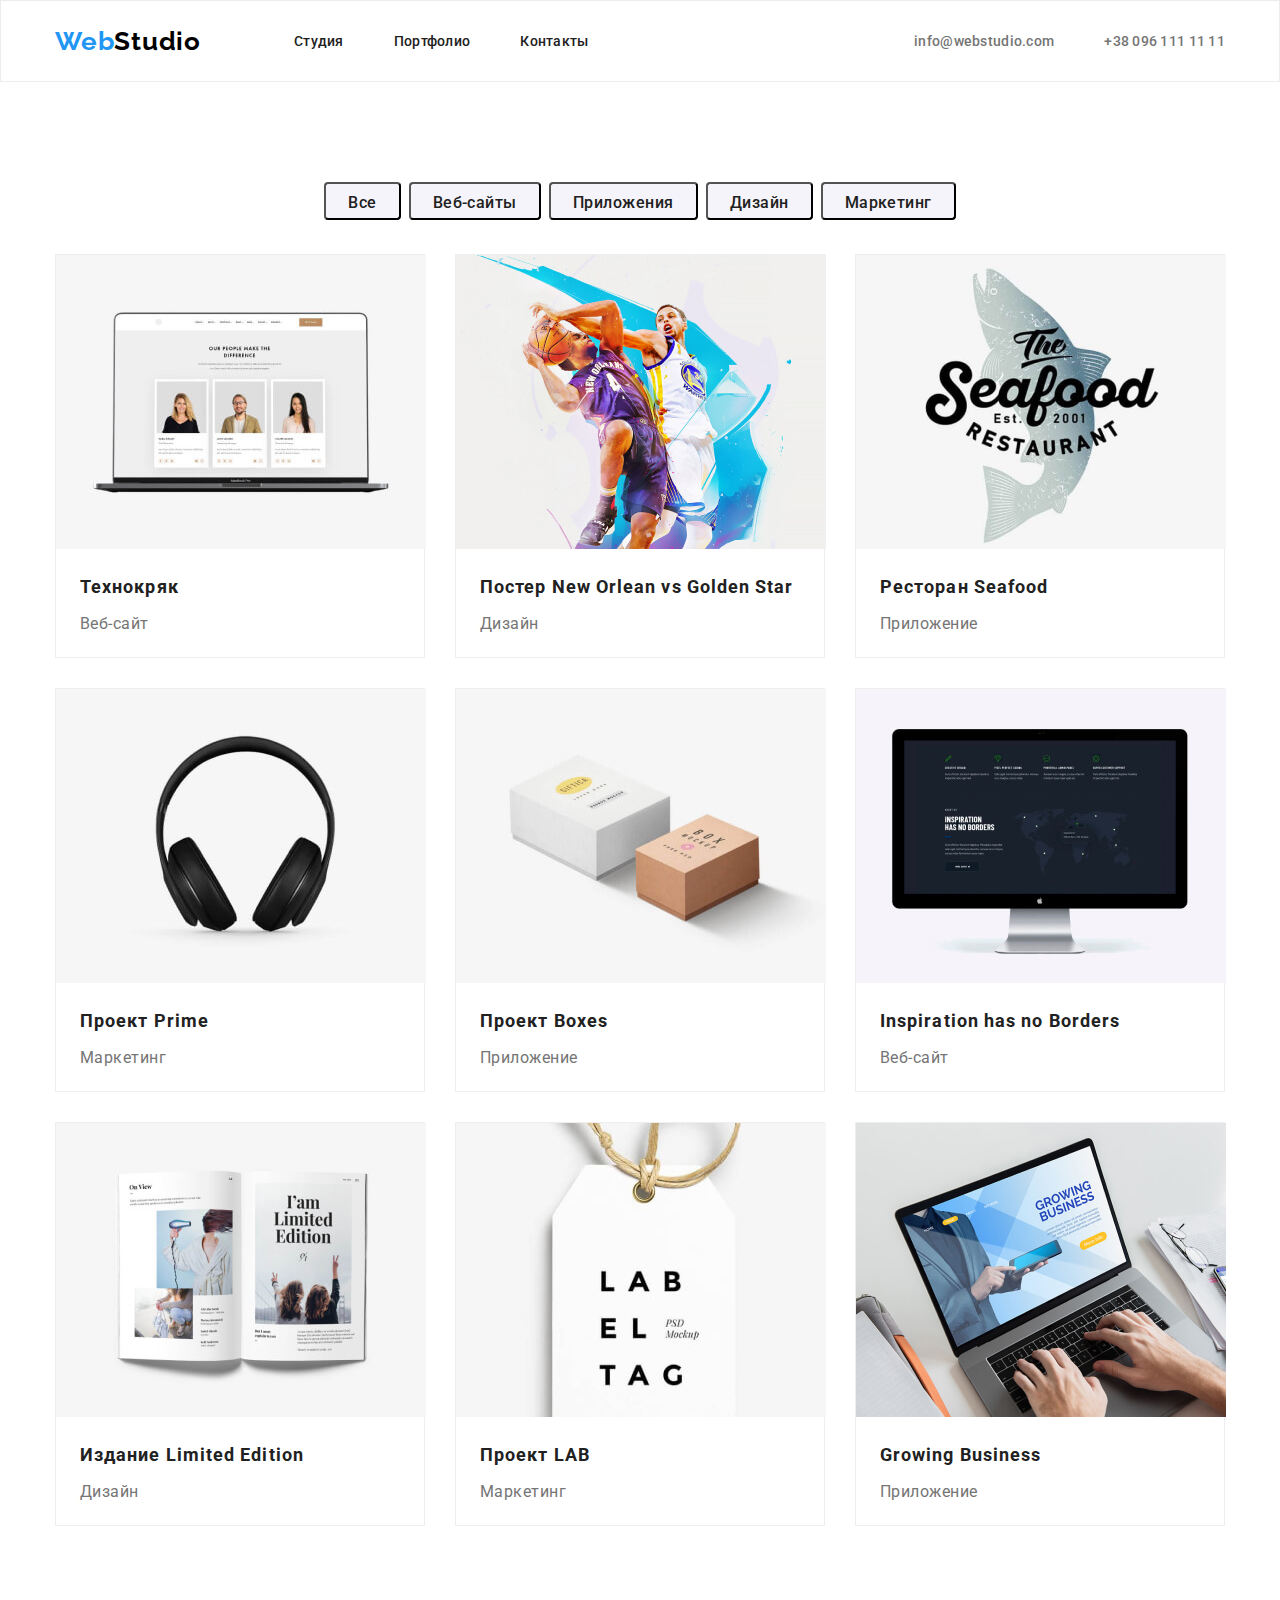
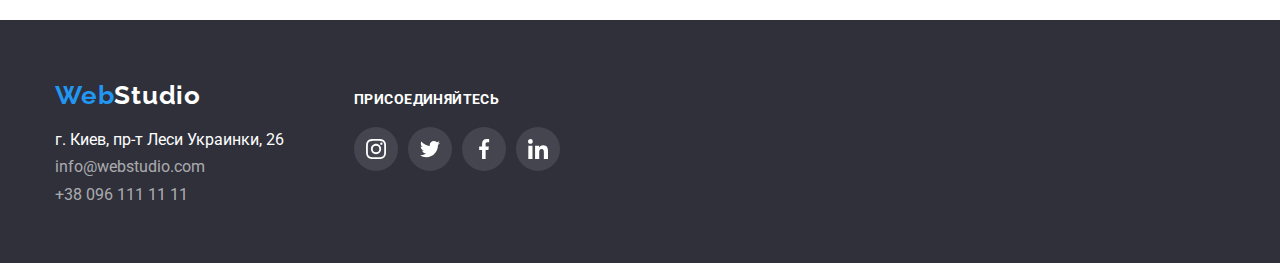
==== portfolio.html @ 327d00b9 "finished main page" ====
<!DOCTYPE html>
<html lang="ru">
  <head>
    <meta charset="UTF-8" />
    <meta name="viewport" content="width=device-width, initial-scale=1.0" />
    <title>Portfolio</title>
    <link
      rel="stylesheet"
      href="https://cdnjs.cloudflare.com/ajax/libs/modern-normalize/1.0.0/modern-normalize.css"
    />
    <link
      href="https://fonts.googleapis.com/css2?family=Raleway:wght@700&family=Roboto:wght@400;500;700;900&display=swap"
      rel="stylesheet"
    />
    <link rel="stylesheet" href="./css/styles.css" />
  </head>
  <body>
    <!--------------Header----------------->
    <header class="header">
      <div class="conteiner">
        <nav class="navigation">
          <a
            class="logo link"
            href="./index.html"
            aria-label="логотип веб студии"
            >Web<span class="logo-light-theme">Studio</span>
          </a>
          <ul class="navigation-list list">
            <li class="navigation-list-item">
              <a class="navigation-list-link link" href="./index.html"
                >Студия</a
              >
            </li>
            <li class="navigation-list-item">
              <a class="navigation-list-link link" href="./portfolio.html"
                >Портфолио</a
              >
            </li>
            <li class="navigation-list-item">
              <a class="navigation-list-link link" href="">Контакты</a>
            </li>
          </ul>
        </nav>
        <address class="address">
          <ul class="address-list list">
            <li class="address-item">
              <a class="address-link link" href="mailto:info@webstudio.com"
                >info@webstudio.com
              </a>
            </li>
            <li class="address-item">
              <a class="address-link link" href="tel:+380961111111"
                >+38 096 111 11 11
              </a>
            </li>
          </ul>
        </address>
      </div>
    </header>

    <main>
      <!------------------Selection button------------------->
      <section class="selection-button">
        <div class="conteiner">
          <ul class="button-list list">
            <li class="button-item">
              <button class="button-link" type="button">Все</button>
            </li>
            <li class="button-item">
              <button class="button-link" type="button">Веб-сайты</button>
            </li>
            <li class="button-item">
              <button class="button-link" type="button">Приложения</button>
            </li>
            <li class="button-item">
              <button class="button-link" type="button">Дизайн</button>
            </li>
            <li class="button-item">
              <button class="button-link" type="button">Маркетинг</button>
            </li>
          </ul>
        </div>
      </section>

      <!----------------portfolio------------------>
      <section class="portfolio">
        <div class="conteiner">
          <ul class="portfolio-list list">
            <li class="portfolio-list-item">
              <img
                src="./images/portfolio/img.jpg"
                alt=""
                width="370"
                height="294"
              />
              <h3 class="portfolio-title">Технокряк</h3>
              <p class="portfolio-subtitle">Веб-сайт</p>
            </li>
            <li class="portfolio-list-item">
              <img
                src="./images/portfolio/img-1.jpg"
                alt=""
                width="370"
                height="294"
              />
              <h3 class="portfolio-title">Постер New Orlean vs Golden Star</h3>
              <p class="portfolio-subtitle">Дизайн</p>
            </li>
            <li class="portfolio-list-item">
              <img
                src="./images/portfolio/img-2.jpg"
                alt=""
                width="370"
                height="294"
              />
              <h3 class="portfolio-title">Ресторан Seafood</h3>
              <p class="portfolio-subtitle">Приложение</p>
            </li>
            <li class="portfolio-list-item">
              <img
                src="./images/portfolio/img-3.jpg"
                alt=""
                width="370"
                height="294"
              />
              <h3 class="portfolio-title">Проект Prime</h3>
              <p class="portfolio-subtitle">Маркетинг</p>
            </li>
            <li class="portfolio-list-item">
              <img
                src="./images/portfolio/img-4.jpg"
                alt=""
                width="370"
                height="294"
              />
              <h3 class="portfolio-title">Проект Boxes</h3>
              <p class="portfolio-subtitle">Приложение</p>
            </li>
            <li class="portfolio-list-item">
              <img
                src="./images/portfolio/img-5.jpg"
                alt=""
                width="370"
                height="294"
              />
              <h3 class="portfolio-title">Inspiration has no Borders</h3>
              <p class="portfolio-subtitle">Веб-сайт</p>
            </li>
            <li class="portfolio-list-item">
              <img
                src="./images/portfolio/img-6.jpg"
                alt=""
                width="370"
                height="294"
              />
              <h3 class="portfolio-title">Издание Limited Edition</h3>
              <p class="portfolio-subtitle">Дизайн</p>
            </li>
            <li class="portfolio-list-item">
              <img
                src="./images/portfolio/img-7.jpg"
                alt=""
                width="370"
                height="294"
              />
              <h3 class="portfolio-title">Проект LAB</h3>
              <p class="portfolio-subtitle">Маркетинг</p>
            </li>
            <li class="portfolio-list-item">
              <img
                src="./images/portfolio/img-8.jpg"
                alt=""
                width="370"
                height="294"
              />
              <h3 class="portfolio-title">Growing Business</h3>
              <p class="portfolio-subtitle">Приложение</p>
            </li>
          </ul>
        </div>
      </section>
    </main>

    <!----------------------Footer---------------------->
    <footer class="footer">
      <div class="conteiner">
        <div class="footer-conteiner">
          <div class="footer-address">
            <a class="logo link" href="./index.html" aria-label="логотип веб студии">Web<span
                class="logo-dark-theme">Studio</span>
            </a>
            <address class="address">
              <ul class="addres-list list">
                <li class="address-item">
                  <a class="address-link-map link" href="https://goo.gl/maps/ERs9jYJyFuvsWHTVA" target="blank">г. Киев, пр-т
                    Леси Украинки, 26</a>
                </li>
                <li class="address-item">
                  <a class="address-link-mail link" href="mailto:info@webstudio.com">info@webstudio.com</a>
                </li>
                <li class="address-item">
                  <a class="address-link-phone link" href="tel:+380961111111">+38 096 111 11 11</a>
                </li>
              </ul>
            </address>
          </div>
          <div class="footer-social-links">
            <h3 class="social-links-title">ПРИСОЕДИНЯЙТЕСЬ</h3>
            <ul class="social-links-list list">
              <li class="social-list-item">
                <a class="social-list-link" href="https://www.facebook.com/psn.office.z" target="blanc">
                  <svg class="social-list-svg">
                    <use href="./images/sprite.svg#instagram"></use>
                  </svg>
                </a>
              </li>
              <li class="social-list-item">
                <a class="social-list-link" href="https://www.facebook.com/psn.office.z" target="blanc">
                  <svg class="social-list-svg">
                    <use href="./images/sprite.svg#twitter"></use>
                  </svg>
                </a>
              </li>
              <li class="social-list-item">
                <a class="social-list-link" href="https://www.facebook.com/psn.office.z" target="blanc">
                  <svg class="social-list-svg">
                    <use href="./images/sprite.svg#facebook"></use>
                  </svg>
                </a>
              </li>
              <li class="social-list-item">
                <a class="social-list-link" href="https://www.facebook.com/psn.office.z" target="blanc">
                  <svg class="social-list-svg">
                    <use href="./images/sprite.svg#linkedin"></use>
                  </svg>
                </a>
              </li>
            </ul>
    
          </div>
        </div>
      </div>
    </footer>
  </body>
</html>
---- css/styles.css ----
/*
Raleway 700
Roboto normal 400, 500, 700, 900
*/

:root {
  --main-font: "Roboto", sans-serif;
  --secondary-font: "Raleway", sans-serif;
  --accent-color: #2196f3;
  --main-color: #212121;
  --secondary-color: #757575;
}

*,
*::before,
*::after {
  margin: 0;
  padding: 0;
}

body {
  font-family: var(--main-font);
  font-style: normal;
}

.list {
  list-style: none;
}

.link {
  text-decoration: none;
}

.address {
  font-style: normal;
}

.conteiner {
  width: 1200px;
  padding: 0 15px;
  margin: 0 auto;
}

img {
  display: block;
}

.backdrop {
  position: fixed;
  top: 0;
  left: 0;
  width: 100%;
  height: 100%;
  background: rgba(0, 0, 0, 0.2);
}

.is-hidden {
  opacity: 0;
  visibility: hidden;
  pointer-events: none;
}

.modal {
  position: absolute;
  top: 50%;
  left: 50%;
  transform: translate(-50%, -50%);
  width: 528px;
  height: 581px;
  background: #ffffff;
  box-shadow: 0px 1px 3px rgba(0, 0, 0, 0.12), 0px 1px 1px rgba(0, 0, 0, 0.14),
    0px 2px 1px rgba(0, 0, 0, 0.2);
  border-radius: 4px;
}

.close-btn {
  position: absolute;
  top: 8px;
  right: 8px;
  display: flex;
  align-items: center;
  justify-content: center;
  width: 30px;
  height: 30px;
  background: #ffffff;
  border: 1px solid rgba(0, 0, 0, 0.1);
  border-radius: 50%;
  cursor: pointer;
}

.close-btn-svg {
  width: 20px;
  height: 20px;
  fill: #000000;
}
/*==================== Header ==============*/
.header {
  border: 1px solid #ececec;
}

.header .conteiner {
  display: flex;
  align-items: center;
}

.navigation {
  display: flex;
  align-items: center;
}

.navigation-list {
  display: flex;
}

.header .address-list {
  display: flex;
}

.logo {
  margin-right: 93px;
}

.navigation-list-item:not(:last-child) {
  margin-right: 50px;
}

.header .address {
  margin-left: auto;
}

.header .address-item:not(:last-child) {
  margin-right: 50px;
}

.logo {
  font-family: var(--secondary-font);
  font-style: normal;
  font-weight: 700;
  font-size: 26px;
  line-height: 1.192;
  letter-spacing: 0.03em;
  color: #2196f3;
}

.logo-light-theme {
  color: #000000;
}

.logo-dark-theme {
  color: #ffffff;
}

.navigation-list-link {
  position: relative;
  display: flex;
  padding-top: 32px;
  padding-bottom: 32px;
  font-weight: 500;
  font-size: 14px;
  line-height: 1.143;
  letter-spacing: 0.02em;
  color: #212121;
}

.address-link {
  display: flex;
  font-weight: 500;
  font-size: 14px;
  line-height: 1.143;
  letter-spacing: 0.02em;
  color: #757575;
}

.navigation-list-link:hover,
:focus,
.address-link:hover,
:focus {
  color: var(--accent-color);
}

.address-link-icon {
  width: 16px;
  height: 16px;
  margin-right: 10px;
  fill: #757575;
}

.address-link:hover .address-link-icon {
  fill: var(--accent-color);
}
.address-link:focus .address-link-icon {
  fill: var(--accent-color);
}

.current-page::after {
  position: absolute;
  bottom: 0;
  content: "";
  width: 48px;
  height: 4px;
  background: #2196f3;
  border-radius: 2px;
}
/*==================== Header end ==============*/

/*==================== HERO ==============*/
/* .hero {
  background-color: #2f303a;
} */

.hero .conteiner {
  width: 1600px;
  height: 600px;
  padding-top: 200px;
  padding-bottom: 280px;
  background-image: linear-gradient(
      rgba(47, 48, 58, 0.4),
      rgba(47, 48, 58, 0.4)
    ),
    url("../images/hero/hero.jpg");
}

.hero-title {
  font-weight: 900;
  font-size: 44px;
  line-height: 1.364;
  text-align: center;
  letter-spacing: 0.06em;
  text-transform: uppercase;
  color: #ffffff;
  max-width: 700px;
  margin: 0px auto;
  margin-bottom: 30px;
}

.modal-button {
  font-family: var(--main-font);
  font-style: normal;
  font-weight: 700;
  font-size: 16px;
  line-height: 1.875;
  letter-spacing: 0.06em;
  color: #ffffff;
  padding: 12px;
  min-width: 200px;
  height: 50px;
  background: #2196f3;
  border-radius: 4px;
  display: block;
  margin: 0 auto;
  cursor: pointer;
}
/*==================== HERO end================*/

/* ================== HOW-WE-WORK================ */
.how-we-work .conteiner {
  display: flex;
}

.how-we-work-list {
  display: flex;
  padding-top: 94px;
  padding-bottom: 94px;
}

.how-we-work-item:not(:last-child) {
  margin-right: 30px;
}

.how-we-work-title {
  padding-bottom: 10px;
  font-weight: 700;
  font-size: 14px;
  line-height: 1.143;
  letter-spacing: 0.03em;
  text-transform: uppercase;
  color: #212121;
}
.how-we-work-text {
  width: 270px;
  height: 75px;
  font-weight: 400;
  font-size: 14px;
  line-height: 1.714;
  letter-spacing: 0.03em;
  color: #757575;
}

.how-we-work-item::before {
  content: "";
  display: block;
  width: 270px;
  height: 120px;
  background-color: #f5f4fa;
  margin-bottom: 30px;
}

.how-we-work-item:nth-child(1)::before {
  content: "";
  background-image: url("../images/features/antenna.svg");
  background-position: center;
  background-repeat: no-repeat;
}

.how-we-work-item:nth-child(2)::before {
  content: "";
  background-image: url("../images/features/clock.svg");
  background-position: center;
  background-repeat: no-repeat;
}

.how-we-work-item:nth-child(3)::before {
  content: "";
  background-image: url("../images/features/diagram.svg");
  background-position: center;
  background-repeat: no-repeat;
}

.how-we-work-item:nth-child(4)::before {
  content: "";
  background-image: url("../images/features/astronaut.svg");
  background-position: center;
  background-repeat: no-repeat;
}
/* ================== HOW-WE-WORK end ================ */

/* ================== What are we doing ================ */
.we-do-list {
  display: flex;
  padding-bottom: 94px;
}

.we-do .we-do-list-item:not(:last-child) {
  margin-right: 30px;
}

.title {
  font-weight: 700;
  font-size: 36px;
  line-height: 1.167;
  text-align: center;
  letter-spacing: 0.03em;
  color: #212121;
  margin-bottom: 50px;
}

.wrapper-img {
  position: relative;
}

.subtitle-img {
  position: absolute;
  bottom: 0;
  left: 0;
  display: flex;
  align-items: center;
  justify-content: center;
  width: 100%;
  height: 70px;
  font-weight: 700;
  font-size: 14px;
  line-height: 1.14;
  text-align: center;
  letter-spacing: 0.03em;
  text-transform: uppercase;
  color: #ffffff;
  background: rgba(47, 48, 58, 0.8);
}
/* ================== What are we doing end ================ */

/* ================== Our team ================ */
.our-team {
  background-color: #f5f4fa;
}

.team-list {
  display: flex;
  padding-bottom: 94px;
}

.team-item {
  width: 270px;
  background: #ffffff;
  border-radius: 0px 0px 4px 4px;
  box-shadow: 0px 1px 3px rgba(0, 0, 0, 0.12), 0px 1px 1px rgba(0, 0, 0, 0.14),
    0px 2px 1px rgba(0, 0, 0, 0.2);
  padding-bottom: 30px;
}

.team-item:not(:last-child) {
  margin-right: 30px;
}

.team-title {
  font-weight: 500;
  font-size: 16px;
  line-height: 1.188;
  text-align: center;
  letter-spacing: 0.03em;
  color: #212121;
  padding-top: 30px;
  padding-bottom: 10px;
}

.team-subtitle {
  font-weight: 400;
  font-size: 16px;
  line-height: 1.188;
  text-align: center;
  letter-spacing: 0.03em;
  color: #757575;
  margin-bottom: 30px;
}

.social-list {
  display: flex;
  justify-content: space-between;
  margin: 0 32px;
  /* padding: 0 32px; */
  /*margin or padding?????????*/
}

.social-list-link {
  display: flex;
  align-items: center;
  justify-content: center;
  width: 44px;
  height: 44px;
  border-radius: 50%;
}

.social-list-svg {
  width: 20px;
  height: 20px;
  fill: #afb1b8;
}

.social-list-link:hover {
  background-color: var(--accent-color);
}
.social-list-link:hover .social-list-svg {
  fill: #ffffff;
}

/* ================== Our team end ================ */

/* ================== Clients ================ */
.clients {
  padding-top: 94px;
}
.clients-list {
  display: flex;
  justify-content: space-between;
  padding-bottom: 94px;
}

.clients-list-link {
  display: flex;
  align-items: center;
  justify-content: center;
  width: 170px;
  height: 90px;
  border: 1px solid #afb1b8;
  border-radius: 4px;
}

.clients-list-svg {
  fill: #afb1b8;
}

.clients-list-link:hover {
  border-color: var(--accent-color);
}
.clients-list-link:hover .clients-list-svg {
  fill: var(--accent-color);
}

/* ================== Clients end ================ */

/* ================== Footer ================ */
.footer {
  background-color: #2f303a;
}
.footer .logo {
  display: inline-block;
  padding-top: 60px;
  padding-bottom: 20px;
}
.footer .address {
  padding-bottom: 50px;
  margin-right: 70px;
}
.footer .address-item {
  padding-bottom: 9px;
}

.footer-conteiner {
  display: flex;
  align-items: baseline;
}

.address-link-map {
  color: #ffffff;
}

.address-link-phone {
  color: rgba(255, 255, 255, 0.6);
}
.address-link-mail {
  color: rgba(255, 255, 255, 0.6);
}

.social-links-list {
  display: flex;
  align-items: baseline;
  margin-top: 20px;
}
.footer-social-links .social-list-link {
  background-color: rgba(255, 255, 255, 0.1);
}
.footer-social-links .social-list-item:not(:last-child) {
  margin-right: 10px;
}

.footer-social-links .social-list-svg {
  fill: #ffffff;
}
.footer-social-links .social-list-link:hover {
  background-color: var(--accent-color);
}
.social-links-title {
  font-weight: bold;
  font-size: 14px;
  line-height: 16px;
  letter-spacing: 0.03em;
  text-transform: uppercase;

  color: #ffffff;
}
/* ================== Footer end ================ */

/* ================== PORTFOLIO PAGE ================ */

/* ================== Button ================ */
.button-list {
  display: flex;
  justify-content: center;
}

.selection-button .button-link:hover {
  background-color: var(--accent-color);
  color: #ffffff;
  cursor: pointer;
}

.selection-button .button-link:focus {
  background-color: var(--accent-color);
  color: #ffffff;
}

.button-link {
  font-family: var(--main-font);
  font-style: normal;
  font-weight: 500;
  font-size: 16px;
  line-height: 1.625;
  text-align: center;
  letter-spacing: 0.03em;
  color: #212121;
  background-color: #f5f4fa;
  height: 38px;
  padding: 6px 22px;
  border-radius: 4px;
}

.selection-button .button-item:not(:last-child) {
  margin-right: 8px;
}
.selection-button .button-list {
  padding-top: 100px;
  padding-bottom: 34px;
}

/* ================== Button end ================ */
.portfolio .portfolio-list {
  display: flex;
  flex-wrap: wrap;
}
.portfolio-list-item {
  width: 370px;
  height: 404px;
  background: #ffffff;
  border: 1px solid #eeeeee;
}
.portfolio-list-item:not(:nth-child(3n)) {
  margin-right: 30px;
}
.portfolio-list-item:not(:nth-last-child(-n + 3)) {
  margin-bottom: 30px;
}

.portfolio-list {
  padding-bottom: 94px;
}

.portfolio-title {
  font-weight: 700;
  font-size: 18px;
  line-height: 2;
  letter-spacing: 0.06em;
  color: #212121;
  padding: 20px 24px 4px;
}
.portfolio-subtitle {
  font-weight: 400;
  font-size: 16px;
  line-height: 1.875;
  letter-spacing: 0.03em;
  color: #757575;
  padding: 0px 24px 20px;
}

.portfolio-list-item :hover :focus,
.portfolio-list-item:hover,
:focus {
  box-shadow: 0px 1px 1px rgba(0, 0, 0, 0.12), 0px 4px 4px rgba(0, 0, 0, 0.06),
    1px 4px 6px rgba(0, 0, 0, 0.16);
  cursor: pointer;
}
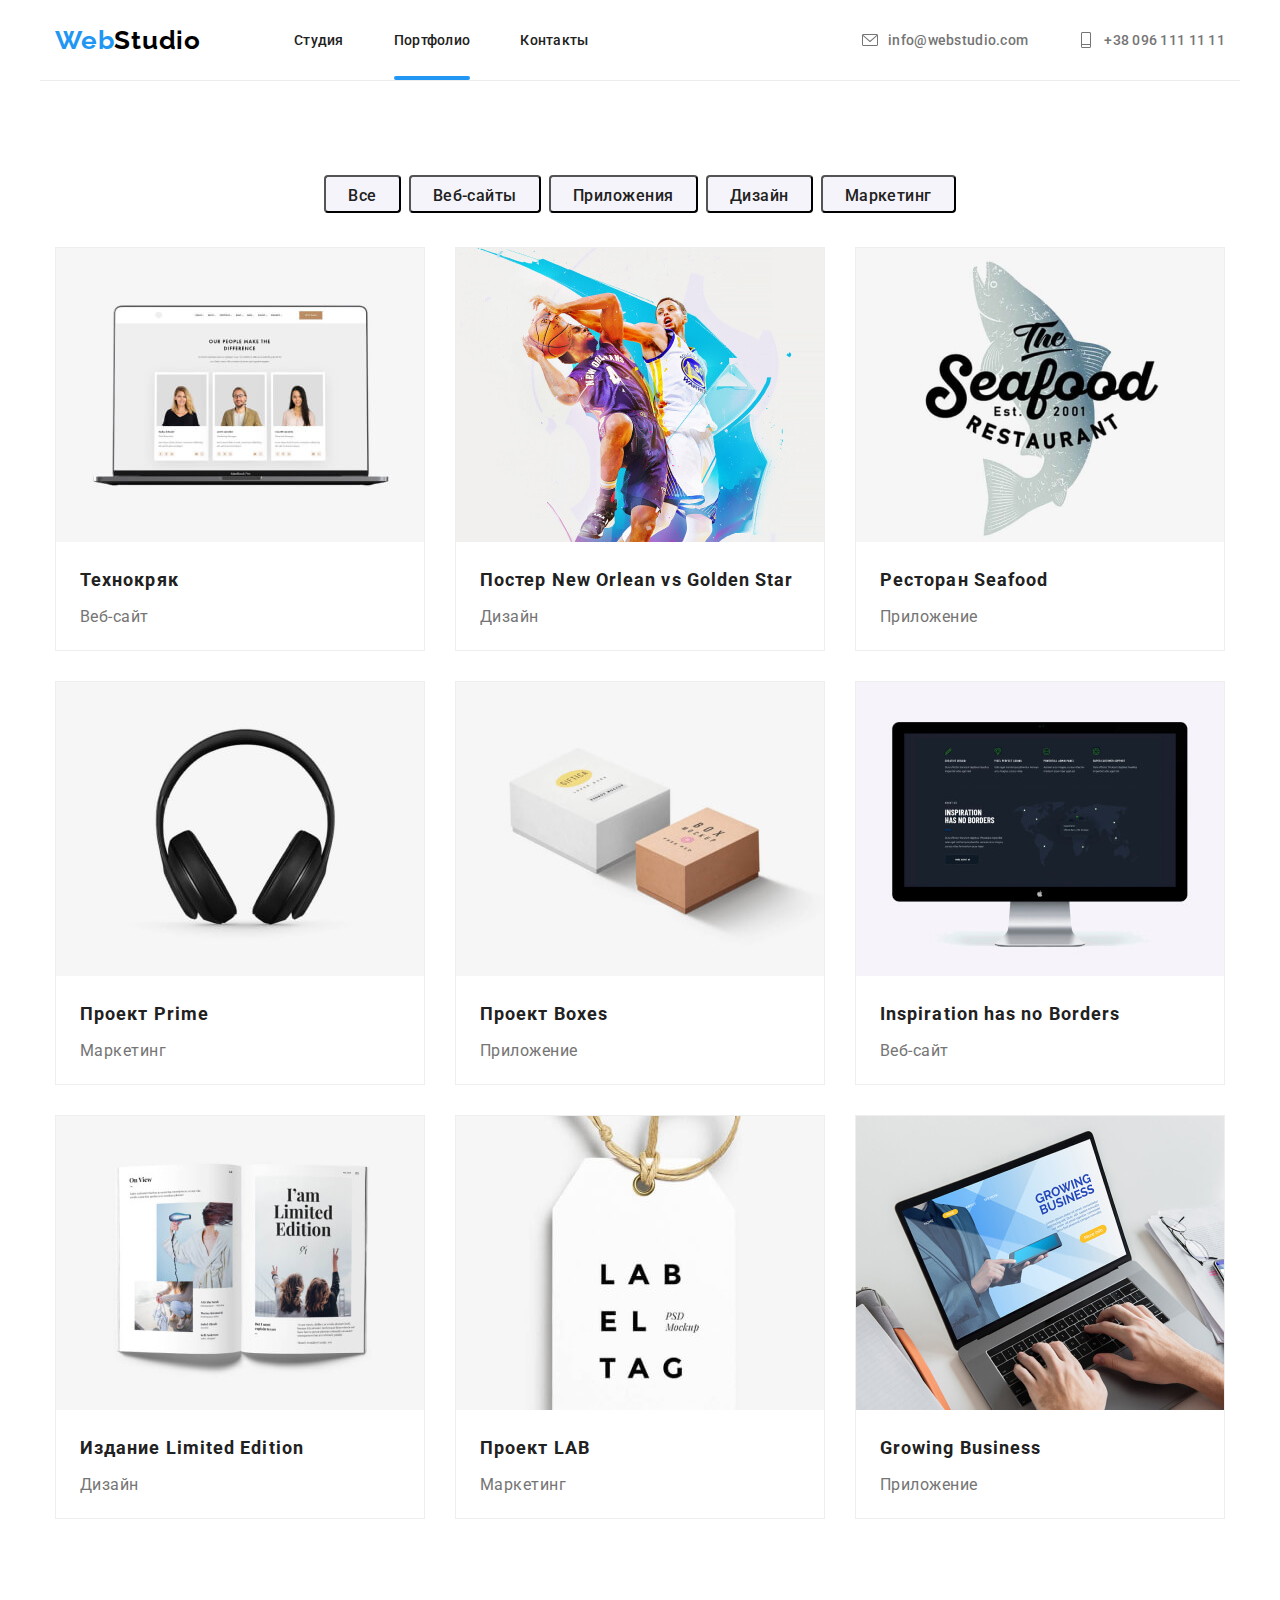
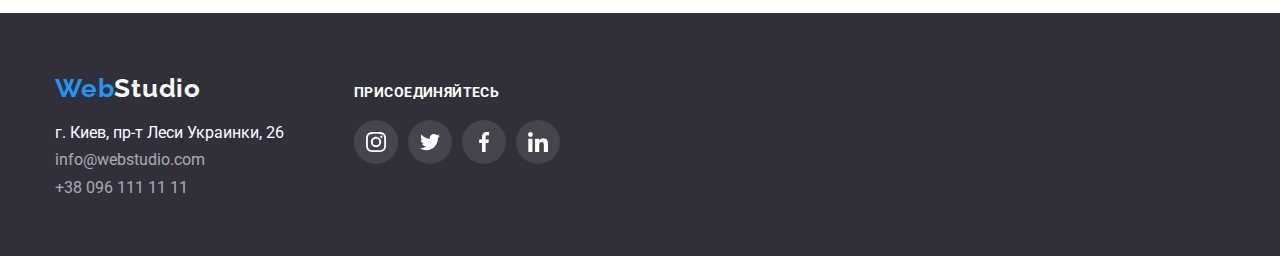
==== commit 83daea7d: "finished hw-05" ====
--- a/portfolio.html
+++ b/portfolio.html
@@ -1,245 +1,269 @@
 <!DOCTYPE html>
 <html lang="ru">
-  <head>
-    <meta charset="UTF-8" />
-    <meta name="viewport" content="width=device-width, initial-scale=1.0" />
-    <title>Portfolio</title>
-    <link
-      rel="stylesheet"
-      href="https://cdnjs.cloudflare.com/ajax/libs/modern-normalize/1.0.0/modern-normalize.css"
-    />
-    <link
-      href="https://fonts.googleapis.com/css2?family=Raleway:wght@700&family=Roboto:wght@400;500;700;900&display=swap"
-      rel="stylesheet"
-    />
-    <link rel="stylesheet" href="./css/styles.css" />
-  </head>
-  <body>
-    <!--------------Header----------------->
-    <header class="header">
+
+<head>
+  <meta charset="UTF-8" />
+  <meta name="viewport" content="width=device-width, initial-scale=1.0" />
+  <title>Portfolio</title>
+  <link rel="stylesheet" href="https://cdnjs.cloudflare.com/ajax/libs/modern-normalize/1.0.0/modern-normalize.css" />
+  <link href="https://fonts.googleapis.com/css2?family=Raleway:wght@700&family=Roboto:wght@400;500;700;900&display=swap"
+    rel="stylesheet" />
+  <link rel="stylesheet" href="./css/styles.css" />
+</head>
+
+<body>
+  <!--------------Header----------------->
+  <header class="header">
+    <div class="conteiner">
+      <nav class="navigation">
+        <a class="logo link" href="./index.html" aria-label="логотип веб студии">Web<span
+            class="logo-light-theme">Studio</span>
+        </a>
+        <ul class="navigation-list list">
+          <li class="navigation-list-item">
+            <a class="navigation-list-link link" href="./index.html">Студия</a>
+          </li>
+          <li class="navigation-list-item">
+            <a class="navigation-list-link link current-page" href="./portfolio.html">Портфолио</a>
+          </li>
+          <li class="navigation-list-item">
+            <a class="navigation-list-link link" href="">Контакты</a>
+          </li>
+        </ul>
+      </nav>
+      <address class="address">
+        <ul class="address-list list">
+          <li class="address-item">
+            <a class="address-link link" href="mailto:info@webstudio.com">
+              <svg class="address-link-icon">
+                <use href="./images/sprite.svg#mail"></use>
+              </svg>
+              info@webstudio.com
+            </a>
+          </li>
+          <li class="address-item">
+            <a class="address-link link" href="tel:+380961111111">
+              <svg class="address-link-icon">
+                <use href="./images/sprite.svg#phone"></use>
+              </svg>
+              +38 096 111 11 11
+            </a>
+          </li>
+        </ul>
+      </address>
+    </div>
+  </header>
+
+  <main>
+    <!------------------Selection button------------------->
+    <section class="selection-button">
       <div class="conteiner">
-        <nav class="navigation">
-          <a
-            class="logo link"
-            href="./index.html"
-            aria-label="логотип веб студии"
-            >Web<span class="logo-light-theme">Studio</span>
+        <ul class="button-list list">
+          <li class="button-item">
+            <button class="button-link" type="button">Все</button>
+          </li>
+          <li class="button-item">
+            <button class="button-link" type="button">Веб-сайты</button>
+          </li>
+          <li class="button-item">
+            <button class="button-link" type="button">Приложения</button>
+          </li>
+          <li class="button-item">
+            <button class="button-link" type="button">Дизайн</button>
+          </li>
+          <li class="button-item">
+            <button class="button-link" type="button">Маркетинг</button>
+          </li>
+        </ul>
+      </div>
+    </section>
+
+    <!----------------portfolio------------------>
+    <section class="portfolio">
+      <div class="conteiner">
+        <ul class="portfolio-list list">
+          <li class="portfolio-list-item">
+            <div class="portfoio-list-img-wrapper">
+              <img src="./images/portfolio/img.jpg" alt="" width="370" height="294" />
+              <div class="overlay">
+                <p class="overlay-text">Технокряк это современная площадка распространения коронавируса. Компании
+                  используют эту платформу для цифрового шпионажа и атак на защищённые сервера конкурентов.
+                </p>
+              </div>
+            </div>
+            <h3 class="portfolio-title">Технокряк</h3>
+            <p class="portfolio-subtitle">Веб-сайт</p>
+          </li>
+          <li class="portfolio-list-item">
+            <div class="portfoio-list-img-wrapper">
+              <img src="./images/portfolio/img-1.jpg" alt="" width="370" height="294" />
+              <div class="overlay">
+                <p class="overlay-text">Технокряк это современная площадка распространения коронавируса. Компании
+                  используют эту
+                  платформу для цифрового шпионажа и атак на защищённые сервера конкурентов.
+                </p>
+              </div>
+            </div>
+            <h3 class="portfolio-title">Постер New Orlean vs Golden Star</h3>
+            <p class="portfolio-subtitle">Дизайн</p>
+          </li>
+          <li class="portfolio-list-item">
+            <div class="portfoio-list-img-wrapper">
+              <img src="./images/portfolio/img-2.jpg" alt="" width="370" height="294" />
+              <div class="overlay">
+                <p class="overlay-text">Технокряк это современная площадка распространения коронавируса. Компании
+                  используют эту
+                  платформу для цифрового шпионажа и атак на защищённые сервера конкурентов.
+                </p>
+              </div>
+            </div>
+            <h3 class="portfolio-title">Ресторан Seafood</h3>
+            <p class="portfolio-subtitle">Приложение</p>
+          </li>
+          <li class="portfolio-list-item">
+            <div class="portfoio-list-img-wrapper">
+              <img src="./images/portfolio/img-3.jpg" alt="" width="370" height="294" />
+              <div class="overlay">
+                <p class="overlay-text">Технокряк это современная площадка распространения коронавируса. Компании
+                  используют эту
+                  платформу для цифрового шпионажа и атак на защищённые сервера конкурентов.
+                </p>
+              </div>
+            </div>
+            <h3 class="portfolio-title">Проект Prime</h3>
+            <p class="portfolio-subtitle">Маркетинг</p>
+          </li>
+          <li class="portfolio-list-item">
+            <div class="portfoio-list-img-wrapper">
+              <img src="./images/portfolio/img-4.jpg" alt="" width="370" height="294" />
+              <div class="overlay">
+                <p class="overlay-text">Технокряк это современная площадка распространения коронавируса. Компании
+                  используют эту
+                  платформу для цифрового шпионажа и атак на защищённые сервера конкурентов.
+                </p>
+              </div>
+            </div>
+            <h3 class="portfolio-title">Проект Boxes</h3>
+            <p class="portfolio-subtitle">Приложение</p>
+          </li>
+          <li class="portfolio-list-item">
+            <div class="portfoio-list-img-wrapper">
+              <img src="./images/portfolio/img-5.jpg" alt="" width="370" height="294" />
+              <div class="overlay">
+                <p class="overlay-text">Технокряк это современная площадка распространения коронавируса. Компании
+                  используют эту
+                  платформу для цифрового шпионажа и атак на защищённые сервера конкурентов.
+                </p>
+              </div>
+            </div>
+            <h3 class="portfolio-title">Inspiration has no Borders</h3>
+            <p class="portfolio-subtitle">Веб-сайт</p>
+          </li>
+          <li class="portfolio-list-item">
+            <div class="portfoio-list-img-wrapper">
+              <img src="./images/portfolio/img-6.jpg" alt="" width="370" height="294" />
+              <div class="overlay">
+                <p class="overlay-text">Технокряк это современная площадка распространения коронавируса. Компании
+                  используют эту
+                  платформу для цифрового шпионажа и атак на защищённые сервера конкурентов.
+                </p>
+              </div>
+            </div>
+            <h3 class="portfolio-title">Издание Limited Edition</h3>
+            <p class="portfolio-subtitle">Дизайн</p>
+          </li>
+          <li class="portfolio-list-item">
+            <div class="portfoio-list-img-wrapper">
+              <img src="./images/portfolio/img-7.jpg" alt="" width="370" height="294" />
+              <div class="overlay">
+                <p class="overlay-text">Технокряк это современная площадка распространения коронавируса. Компании
+                  используют эту
+                  платформу для цифрового шпионажа и атак на защищённые сервера конкурентов.
+                </p>
+              </div>
+            </div>
+            <h3 class="portfolio-title">Проект LAB</h3>
+            <p class="portfolio-subtitle">Маркетинг</p>
+          </li>
+          <li class="portfolio-list-item">
+            <div class="portfoio-list-img-wrapper">
+              <img src="./images/portfolio/img-8.jpg" alt="" width="370" height="294" />
+              <div class="overlay">
+                <p class="overlay-text">Технокряк это современная площадка распространения коронавируса. Компании
+                  используют эту
+                  платформу для цифрового шпионажа и атак на защищённые сервера конкурентов.
+                </p>
+              </div>
+            </div>
+            <h3 class="portfolio-title">Growing Business</h3>
+            <p class="portfolio-subtitle">Приложение</p>
+          </li>
+        </ul>
+      </div>
+    </section>
+  </main>
+
+  <!----------------------Footer---------------------->
+  <footer class="footer">
+    <div class="conteiner">
+      <div class="footer-conteiner">
+        <div class="footer-address">
+          <a class="logo link" href="./index.html" aria-label="логотип веб студии">Web<span
+              class="logo-dark-theme">Studio</span>
           </a>
-          <ul class="navigation-list list">
-            <li class="navigation-list-item">
-              <a class="navigation-list-link link" href="./index.html"
-                >Студия</a
-              >
-            </li>
-            <li class="navigation-list-item">
-              <a class="navigation-list-link link" href="./portfolio.html"
-                >Портфолио</a
-              >
-            </li>
-            <li class="navigation-list-item">
-              <a class="navigation-list-link link" href="">Контакты</a>
-            </li>
-          </ul>
-        </nav>
-        <address class="address">
-          <ul class="address-list list">
-            <li class="address-item">
-              <a class="address-link link" href="mailto:info@webstudio.com"
-                >info@webstudio.com
-              </a>
-            </li>
-            <li class="address-item">
-              <a class="address-link link" href="tel:+380961111111"
-                >+38 096 111 11 11
-              </a>
-            </li>
-          </ul>
-        </address>
-      </div>
-    </header>
-
-    <main>
-      <!------------------Selection button------------------->
-      <section class="selection-button">
-        <div class="conteiner">
-          <ul class="button-list list">
-            <li class="button-item">
-              <button class="button-link" type="button">Все</button>
-            </li>
-            <li class="button-item">
-              <button class="button-link" type="button">Веб-сайты</button>
-            </li>
-            <li class="button-item">
-              <button class="button-link" type="button">Приложения</button>
-            </li>
-            <li class="button-item">
-              <button class="button-link" type="button">Дизайн</button>
-            </li>
-            <li class="button-item">
-              <button class="button-link" type="button">Маркетинг</button>
-            </li>
-          </ul>
-        </div>
-      </section>
-
-      <!----------------portfolio------------------>
-      <section class="portfolio">
-        <div class="conteiner">
-          <ul class="portfolio-list list">
-            <li class="portfolio-list-item">
-              <img
-                src="./images/portfolio/img.jpg"
-                alt=""
-                width="370"
-                height="294"
-              />
-              <h3 class="portfolio-title">Технокряк</h3>
-              <p class="portfolio-subtitle">Веб-сайт</p>
-            </li>
-            <li class="portfolio-list-item">
-              <img
-                src="./images/portfolio/img-1.jpg"
-                alt=""
-                width="370"
-                height="294"
-              />
-              <h3 class="portfolio-title">Постер New Orlean vs Golden Star</h3>
-              <p class="portfolio-subtitle">Дизайн</p>
-            </li>
-            <li class="portfolio-list-item">
-              <img
-                src="./images/portfolio/img-2.jpg"
-                alt=""
-                width="370"
-                height="294"
-              />
-              <h3 class="portfolio-title">Ресторан Seafood</h3>
-              <p class="portfolio-subtitle">Приложение</p>
-            </li>
-            <li class="portfolio-list-item">
-              <img
-                src="./images/portfolio/img-3.jpg"
-                alt=""
-                width="370"
-                height="294"
-              />
-              <h3 class="portfolio-title">Проект Prime</h3>
-              <p class="portfolio-subtitle">Маркетинг</p>
-            </li>
-            <li class="portfolio-list-item">
-              <img
-                src="./images/portfolio/img-4.jpg"
-                alt=""
-                width="370"
-                height="294"
-              />
-              <h3 class="portfolio-title">Проект Boxes</h3>
-              <p class="portfolio-subtitle">Приложение</p>
-            </li>
-            <li class="portfolio-list-item">
-              <img
-                src="./images/portfolio/img-5.jpg"
-                alt=""
-                width="370"
-                height="294"
-              />
-              <h3 class="portfolio-title">Inspiration has no Borders</h3>
-              <p class="portfolio-subtitle">Веб-сайт</p>
-            </li>
-            <li class="portfolio-list-item">
-              <img
-                src="./images/portfolio/img-6.jpg"
-                alt=""
-                width="370"
-                height="294"
-              />
-              <h3 class="portfolio-title">Издание Limited Edition</h3>
-              <p class="portfolio-subtitle">Дизайн</p>
-            </li>
-            <li class="portfolio-list-item">
-              <img
-                src="./images/portfolio/img-7.jpg"
-                alt=""
-                width="370"
-                height="294"
-              />
-              <h3 class="portfolio-title">Проект LAB</h3>
-              <p class="portfolio-subtitle">Маркетинг</p>
-            </li>
-            <li class="portfolio-list-item">
-              <img
-                src="./images/portfolio/img-8.jpg"
-                alt=""
-                width="370"
-                height="294"
-              />
-              <h3 class="portfolio-title">Growing Business</h3>
-              <p class="portfolio-subtitle">Приложение</p>
-            </li>
-          </ul>
-        </div>
-      </section>
-    </main>
-
-    <!----------------------Footer---------------------->
-    <footer class="footer">
-      <div class="conteiner">
-        <div class="footer-conteiner">
-          <div class="footer-address">
-            <a class="logo link" href="./index.html" aria-label="логотип веб студии">Web<span
-                class="logo-dark-theme">Studio</span>
-            </a>
-            <address class="address">
-              <ul class="addres-list list">
-                <li class="address-item">
-                  <a class="address-link-map link" href="https://goo.gl/maps/ERs9jYJyFuvsWHTVA" target="blank">г. Киев, пр-т
-                    Леси Украинки, 26</a>
-                </li>
-                <li class="address-item">
-                  <a class="address-link-mail link" href="mailto:info@webstudio.com">info@webstudio.com</a>
-                </li>
-                <li class="address-item">
-                  <a class="address-link-phone link" href="tel:+380961111111">+38 096 111 11 11</a>
-                </li>
-              </ul>
-            </address>
-          </div>
-          <div class="footer-social-links">
-            <h3 class="social-links-title">ПРИСОЕДИНЯЙТЕСЬ</h3>
-            <ul class="social-links-list list">
-              <li class="social-list-item">
-                <a class="social-list-link" href="https://www.facebook.com/psn.office.z" target="blanc">
-                  <svg class="social-list-svg">
-                    <use href="./images/sprite.svg#instagram"></use>
-                  </svg>
-                </a>
+          <address class="address">
+            <ul class="addres-list list">
+              <li class="address-item">
+                <a class="address-link-map link" href="https://goo.gl/maps/ERs9jYJyFuvsWHTVA" target="blank">г. Киев,
+                  пр-т
+                  Леси Украинки, 26</a>
               </li>
-              <li class="social-list-item">
-                <a class="social-list-link" href="https://www.facebook.com/psn.office.z" target="blanc">
-                  <svg class="social-list-svg">
-                    <use href="./images/sprite.svg#twitter"></use>
-                  </svg>
-                </a>
+              <li class="address-item">
+                <a class="address-link-mail link" href="mailto:info@webstudio.com">info@webstudio.com</a>
               </li>
-              <li class="social-list-item">
-                <a class="social-list-link" href="https://www.facebook.com/psn.office.z" target="blanc">
-                  <svg class="social-list-svg">
-                    <use href="./images/sprite.svg#facebook"></use>
-                  </svg>
-                </a>
-              </li>
-              <li class="social-list-item">
-                <a class="social-list-link" href="https://www.facebook.com/psn.office.z" target="blanc">
-                  <svg class="social-list-svg">
-                    <use href="./images/sprite.svg#linkedin"></use>
-                  </svg>
-                </a>
+              <li class="address-item">
+                <a class="address-link-phone link" href="tel:+380961111111">+38 096 111 11 11</a>
               </li>
             </ul>
-    
-          </div>
+          </address>
+        </div>
+        <div class="footer-social-links">
+          <h3 class="social-links-title">ПРИСОЕДИНЯЙТЕСЬ</h3>
+          <ul class="social-links-list list">
+            <li class="social-list-item">
+              <a class="social-list-link" href="https://www.facebook.com/psn.office.z" target="blanc">
+                <svg class="social-list-svg">
+                  <use href="./images/sprite.svg#instagram"></use>
+                </svg>
+              </a>
+            </li>
+            <li class="social-list-item">
+              <a class="social-list-link" href="https://www.facebook.com/psn.office.z" target="blanc">
+                <svg class="social-list-svg">
+                  <use href="./images/sprite.svg#twitter"></use>
+                </svg>
+              </a>
+            </li>
+            <li class="social-list-item">
+              <a class="social-list-link" href="https://www.facebook.com/psn.office.z" target="blanc">
+                <svg class="social-list-svg">
+                  <use href="./images/sprite.svg#facebook"></use>
+                </svg>
+              </a>
+            </li>
+            <li class="social-list-item">
+              <a class="social-list-link" href="https://www.facebook.com/psn.office.z" target="blanc">
+                <svg class="social-list-svg">
+                  <use href="./images/sprite.svg#linkedin"></use>
+                </svg>
+              </a>
+            </li>
+          </ul>
+
         </div>
       </div>
-    </footer>
-  </body>
-</html>
+    </div>
+  </footer>
+</body>
+
+</html>--- a/css/styles.css
+++ b/css/styles.css
@@ -21,6 +21,8 @@
 body {
   font-family: var(--main-font);
   font-style: normal;
+  /* max-width: 1600px; */
+  margin: 0 auto;
 }
 
 .list {
@@ -52,6 +54,7 @@
   width: 100%;
   height: 100%;
   background: rgba(0, 0, 0, 0.2);
+  transition: all 250ms cubic-bezier(0.4, 0, 0.2, 1);
 }
 
 .is-hidden {
@@ -71,6 +74,7 @@
   box-shadow: 0px 1px 3px rgba(0, 0, 0, 0.12), 0px 1px 1px rgba(0, 0, 0, 0.14),
     0px 2px 1px rgba(0, 0, 0, 0.2);
   border-radius: 4px;
+  transition: all 250ms cubic-bezier(0.4, 0, 0.2, 1);
 }
 
 .close-btn {
@@ -95,12 +99,13 @@
 }
 /*==================== Header ==============*/
 .header {
-  border: 1px solid #ececec;
+  /* border-bottom: 1px solid #ececec; */
 }
 
 .header .conteiner {
   display: flex;
   align-items: center;
+  border-bottom: 1px solid #ececec;
 }
 
 .navigation {
@@ -160,6 +165,7 @@
   line-height: 1.143;
   letter-spacing: 0.02em;
   color: #212121;
+  transition: all 250ms cubic-bezier(0.4, 0, 0.2, 1);
 }
 
 .address-link {
@@ -169,6 +175,7 @@
   line-height: 1.143;
   letter-spacing: 0.02em;
   color: #757575;
+  transition: all 250ms cubic-bezier(0.4, 0, 0.2, 1);
 }
 
 .navigation-list-link:hover,
@@ -183,6 +190,7 @@
   height: 16px;
   margin-right: 10px;
   fill: #757575;
+  transition: all 250ms cubic-bezier(0.4, 0, 0.2, 1);
 }
 
 .address-link:hover .address-link-icon {
@@ -196,7 +204,7 @@
   position: absolute;
   bottom: 0;
   content: "";
-  width: 48px;
+  width: 100%;
   height: 4px;
   background: #2196f3;
   border-radius: 2px;
@@ -204,10 +212,9 @@
 /*==================== Header end ==============*/
 
 /*==================== HERO ==============*/
-/* .hero {
-  background-color: #2f303a;
-} */
-
+.hero {
+  padding-bottom: 94px;
+}
 .hero .conteiner {
   width: 1600px;
   height: 600px;
@@ -253,14 +260,16 @@
 /*==================== HERO end================*/
 
 /* ================== HOW-WE-WORK================ */
+.how-we-work {
+  padding-bottom: 94px;
+}
+
 .how-we-work .conteiner {
   display: flex;
 }
 
 .how-we-work-list {
   display: flex;
-  padding-top: 94px;
-  padding-bottom: 94px;
 }
 
 .how-we-work-item:not(:last-child) {
@@ -325,9 +334,12 @@
 /* ================== HOW-WE-WORK end ================ */
 
 /* ================== What are we doing ================ */
+.we-do {
+  padding-bottom: 94px;
+}
+
 .we-do-list {
   display: flex;
-  padding-bottom: 94px;
 }
 
 .we-do .we-do-list-item:not(:last-child) {
@@ -371,11 +383,12 @@
 /* ================== Our team ================ */
 .our-team {
   background-color: #f5f4fa;
+  padding-top: 94px;
+  padding-bottom: 94px;
 }
 
 .team-list {
   display: flex;
-  padding-bottom: 94px;
 }
 
 .team-item {
@@ -427,12 +440,14 @@
   width: 44px;
   height: 44px;
   border-radius: 50%;
+  transition: all 250ms cubic-bezier(0.4, 0, 0.2, 1);
 }
 
 .social-list-svg {
   width: 20px;
   height: 20px;
   fill: #afb1b8;
+  transition: all 250ms cubic-bezier(0.4, 0, 0.2, 1);
 }
 
 .social-list-link:hover {
@@ -462,10 +477,12 @@
   height: 90px;
   border: 1px solid #afb1b8;
   border-radius: 4px;
+  transition: all 250ms cubic-bezier(0.4, 0, 0.2, 1);
 }
 
 .clients-list-svg {
   fill: #afb1b8;
+  transition: all 250ms cubic-bezier(0.4, 0, 0.2, 1);
 }
 
 .clients-list-link:hover {
@@ -541,7 +558,97 @@
 
 /* ================== PORTFOLIO PAGE ================ */
 
+/* ================== PORTFOLIO ================ */
+
+.portfolio-list-item:hover .overlay {
+  opacity: 1;
+  visibility: visible;
+  pointer-events: auto;
+  transform: translate(0%);
+}
+
+.overlay {
+  position: absolute;
+  top: 0;
+  left: 0;
+  width: 100%;
+  height: 100%;
+  background: rgba(33, 150, 243, 0.9);
+  opacity: 0;
+  visibility: hidden;
+  pointer-events: none;
+  transition: all 500ms cubic-bezier(0.4, 0, 0.2, 1);
+  transform: translateY(100%);
+}
+
+.overlay-text {
+  padding: 63px 24px;
+  font-weight: normal;
+  font-size: 18px;
+  line-height: 1.555;
+  letter-spacing: 0.03em;
+  color: #ffffff;
+}
+
+.portfolio .portfolio-list {
+  display: flex;
+  flex-wrap: wrap;
+}
+
+.portfolio-list-item {
+  width: 370px;
+  height: 404px;
+  background: #ffffff;
+  border: 1px solid #eeeeee;
+  transition: all 250ms cubic-bezier(0.4, 0, 0.2, 1);
+}
+
+.portfoio-list-img-wrapper {
+  position: relative;
+  overflow: hidden;
+}
+
+.portfolio-list-item:not(:nth-child(3n)) {
+  margin-right: 30px;
+}
+
+.portfolio-list-item:not(:nth-last-child(-n + 3)) {
+  margin-bottom: 30px;
+}
+
+.portfolio-list {
+  padding-bottom: 94px;
+}
+
+.portfolio-title {
+  font-weight: 700;
+  font-size: 18px;
+  line-height: 2;
+  letter-spacing: 0.06em;
+  color: #212121;
+  padding: 20px 24px 4px;
+}
+
+.portfolio-subtitle {
+  font-weight: 400;
+  font-size: 16px;
+  line-height: 1.875;
+  letter-spacing: 0.03em;
+  color: #757575;
+  padding: 0px 24px 20px;
+}
+
+.portfolio-list-item:hover,
+:focus {
+  box-shadow: 0px 1px 1px rgba(0, 0, 0, 0.12), 0px 4px 4px rgba(0, 0, 0, 0.06),
+    1px 4px 6px rgba(0, 0, 0, 0.16);
+  cursor: pointer;
+}
 /* ================== Button ================ */
+.selection-button {
+  padding-top: 94px;
+  padding-bottom: 34px;
+}
 .button-list {
   display: flex;
   justify-content: center;
@@ -571,14 +678,11 @@
   height: 38px;
   padding: 6px 22px;
   border-radius: 4px;
+  transition: all 250ms cubic-bezier(0.4, 0, 0.2, 1);
 }
 
 .selection-button .button-item:not(:last-child) {
   margin-right: 8px;
-}
-.selection-button .button-list {
-  padding-top: 100px;
-  padding-bottom: 34px;
 }
 
 /* ================== Button end ================ */
@@ -591,6 +695,7 @@
   height: 404px;
   background: #ffffff;
   border: 1px solid #eeeeee;
+  transition: all 250ms cubic-bezier(0.4, 0, 0.2, 1);
 }
 .portfolio-list-item:not(:nth-child(3n)) {
   margin-right: 30px;
@@ -611,6 +716,7 @@
   color: #212121;
   padding: 20px 24px 4px;
 }
+
 .portfolio-subtitle {
   font-weight: 400;
   font-size: 16px;
@@ -620,7 +726,6 @@
   padding: 0px 24px 20px;
 }
 
-.portfolio-list-item :hover :focus,
 .portfolio-list-item:hover,
 :focus {
   box-shadow: 0px 1px 1px rgba(0, 0, 0, 0.12), 0px 4px 4px rgba(0, 0, 0, 0.06),
